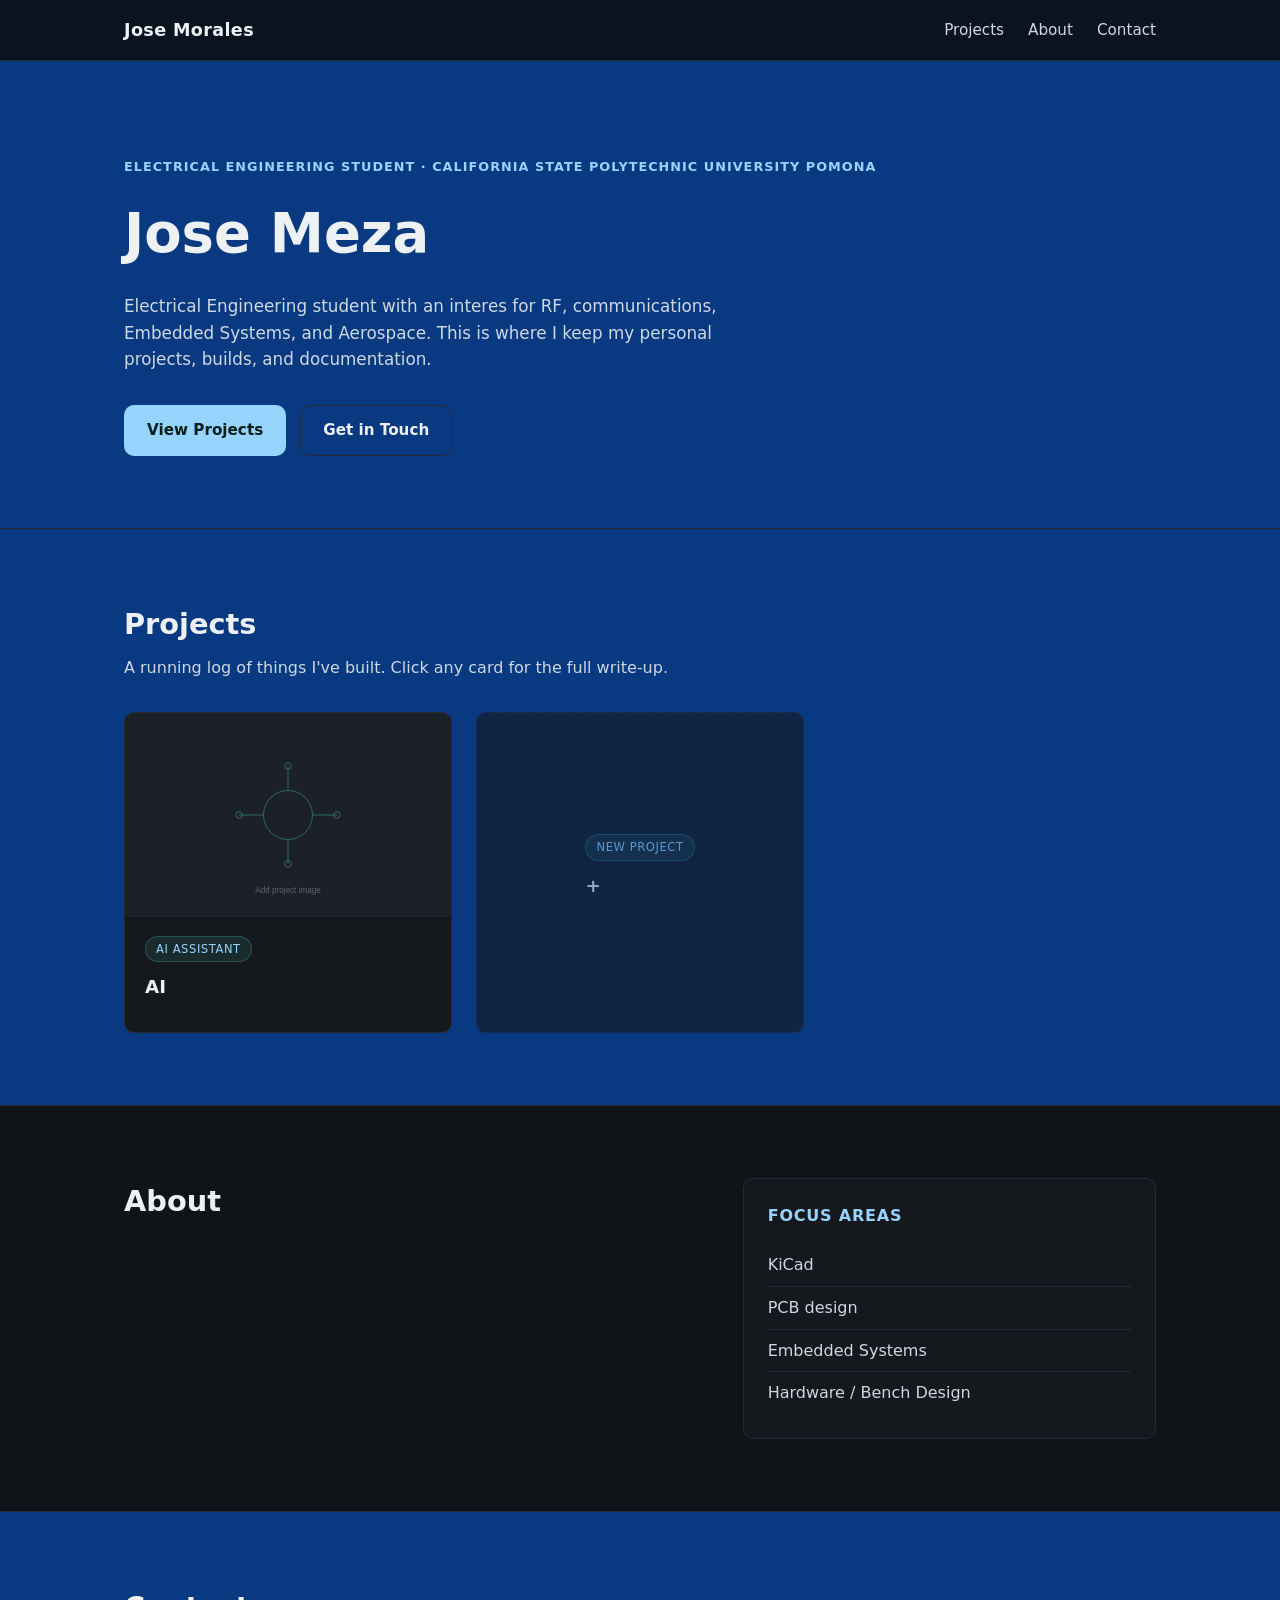
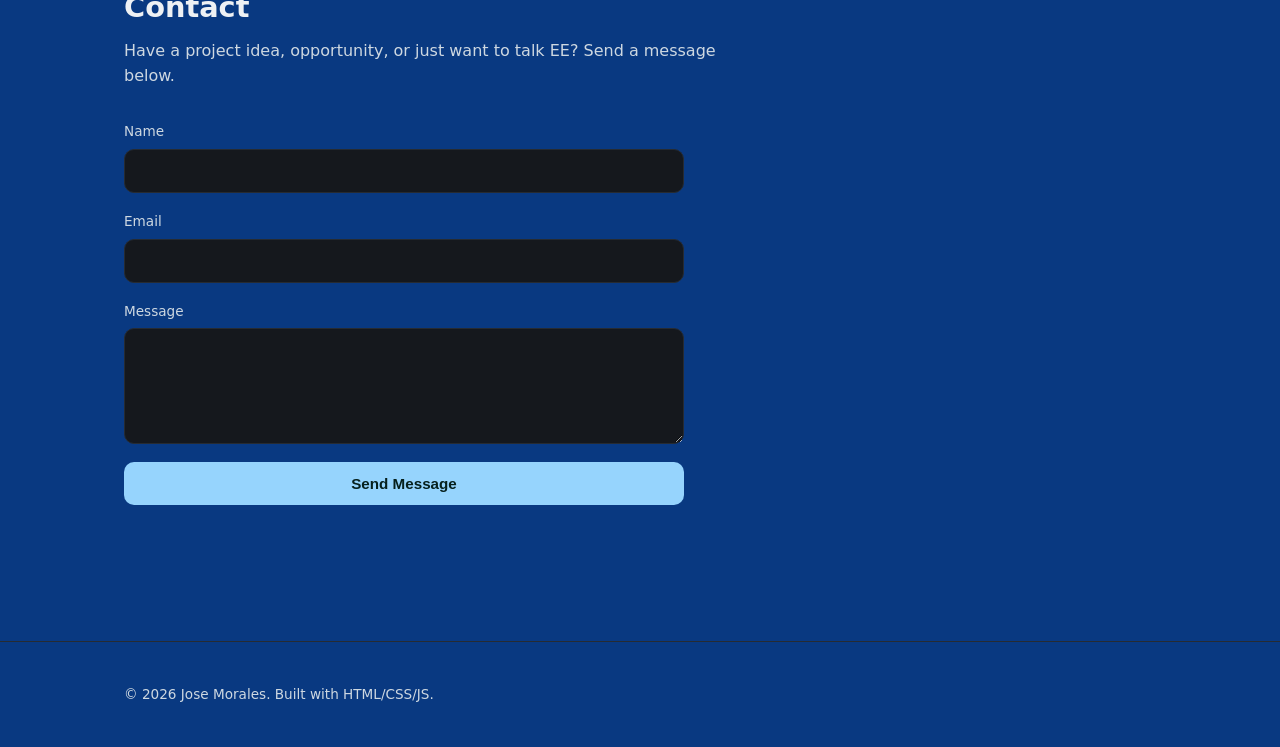
==== index.html @ e09eeb9a "Personal projects site" ====
<!DOCTYPE html>
<html lang="en">
<head>
<meta charset="UTF-8">
<meta name="viewport" content="width=device-width, initial-scale=1.0">
<title>Jose Morales — EE Portfolio</title>
<meta name="description" content="Personal engineering portfolio of Jose Meza, Electrical Engineering student at Cal Poly Pomona.">
<link rel="stylesheet" href="css/style.css">
</head>
<body>

<header class="site-header">
  <div class="container header-inner">
    <a href="index.html" class="logo">Jose Morales</a>
    <nav class="nav">
      <a href="index.html#projects">Projects</a>
      <a href="index.html#about">About</a>
      <a href="index.html#contact">Contact</a>
    </nav>
  </div>
</header>

<section class="hero">
  <div class="container">
    <p class="eyebrow">Electrical Engineering Student · California State Polytechnic University Pomona</p>
    <h1>Jose Meza</h1>
    <p class="hero-sub">Electrical Engineering student with an interes for RF, communications, Embedded Systems, and Aerospace. This is where I keep my personal projects, builds, and documentation.</p>
    <div class="hero-actions">
      <a href="#projects" class="btn btn-primary">View Projects</a>
      <a href="#contact" class="btn btn-outline">Get in Touch</a>
    </div>
  </div>
</section>

<section id="projects" class="section">
  <div class="container">
    <h2 class="section-title">Projects</h2>
    <p class="section-sub">A running log of things I've built. Click any card for the full write-up.</p>

    <div class="project-grid">

      <!--
        PROJECT CARD TEMPLATE — copy this block to add a new project.
        1. Duplicate the <a class="project-card"> block below.
        2. Update the href to a new file, e.g. projects/my-new-project.html
        3. Update the image, tag, title, and description.
        4. Copy projects/project-template.html, rename it, and fill it in for the detail page.
      -->

      <a href="projects/project-template.html" class="project-card">
        <div class="project-thumb">
          <img src="images/projects/placeholder.svg" alt="Project thumbnail">
        </div>
        <div class="project-card-body">
          <span class="tag">AI Assistant</span>
          <h3>AI</h3>
          <p></p>
        </div>
      </a>

      <div class="project-card project-card-empty">
        <div class="project-card-body">
          <span class="tag">New Project</span>
          <h3>+</h3>
          <p></p>
        </div>
      </div>

    </div>
  </div>
</section>

<section id="about" class="section section-alt">
  <div class="container about-grid">
    <div>
      <h2 class="section-title">About</h2>
      <p></p>
      <p></p>
    </div>
    <div class="about-card">
      <h3>Focus Areas</h3>
      <ul class="focus-list">
        <li>KiCad</li>
        <li>PCB design</li>
        <li>Embedded Systems</li>
        <li>Hardware / Bench Design</li>
      </ul>
    </div>
  </div>
</section>

<section id="contact" class="section">
  <div class="container">
    <h2 class="section-title">Contact</h2>
    <p class="section-sub">Have a project idea, opportunity, or just want to talk EE? Send a message below.</p>

    <form id="contact-form" class="contact-form" action="https://formspree.io/f/YOUR_FORM_ID" method="POST">
      <div class="form-row">
        <label for="name">Name</label>
        <input type="text" id="name" name="name" required>
      </div>
      <div class="form-row">
        <label for="email">Email</label>
        <input type="email" id="email" name="email" required>
      </div>
      <div class="form-row">
        <label for="message">Message</label>
        <textarea id="message" name="message" rows="5" required></textarea>
      </div>
      <button type="submit" class="btn btn-primary">Send Message</button>
      <p id="form-status" class="form-status"></p>
    </form>
  </div>
</section>

<footer class="site-footer">
  <div class="container">
    <p>&copy; <span id="year"></span> Jose Morales. Built with HTML/CSS/JS.</p>
  </div>
</footer>

<script src="js/main.js"></script>
</body>
</html>
---- css/style.css ----
/* ===========================
   Base / Variables
=========================== */
:root {
  --bg: #093981;
  --bg-alt: #101317;
  --surface: #15181d;
  --border: #262b32;
  --text: #eef1f4;
  --text-dim: #ced8e1;
  --accent: #96d4fd;
  --accent-strong: #38b2ac;
  --radius: 10px;
  --max-width: 1080px;
}

* { box-sizing: border-box; }

html, body {
  margin: 0;
  padding: 0;
  background: var(--bg);
  color: var(--text);
  font-family: "Segoe UI", system-ui, -apple-system, Roboto, Helvetica, Arial, sans-serif;
  line-height: 1.6;
  scroll-behavior: smooth;
}

a { color: inherit; text-decoration: none; }
ul { list-style: none; margin: 0; padding: 0; }
img { max-width: 100%; display: block; }

.container {
  max-width: var(--max-width);
  margin: 0 auto;
  padding: 0 24px;
}

/* ===========================
   Header
=========================== */
.site-header {
  position: sticky;
  top: 0;
  z-index: 10;
  background: rgba(11, 13, 16, 0.85);
  backdrop-filter: blur(8px);
  border-bottom: 1px solid var(--border);
}

.header-inner {
  display: flex;
  align-items: center;
  justify-content: space-between;
  padding: 16px 24px;
}

.logo {
  font-weight: 700;
  font-size: 1.1rem;
  letter-spacing: 0.02em;
}

.nav {
  display: flex;
  gap: 24px;
}

.nav a {
  color: var(--text-dim);
  font-size: 0.95rem;
  transition: color 0.15s ease;
}

.nav a:hover { color: var(--accent); }

/* ===========================
   Hero
=========================== */
.hero {
  padding: 96px 0 72px;
  border-bottom: 1px solid var(--border);
}

.eyebrow {
  color: var(--accent);
  text-transform: uppercase;
  letter-spacing: 0.08em;
  font-size: 0.8rem;
  font-weight: 600;
  margin: 0 0 12px;
}

.hero h1 {
  font-size: clamp(2.2rem, 5vw, 3.4rem);
  margin: 0 0 16px;
  font-weight: 700;
}

.hero-sub {
  max-width: 620px;
  color: var(--text-dim);
  font-size: 1.05rem;
  margin: 0 0 32px;
}

.hero-actions {
  display: flex;
  gap: 14px;
  flex-wrap: wrap;
}

/* ===========================
   Buttons
=========================== */
.btn {
  display: inline-block;
  padding: 12px 22px;
  border-radius: var(--radius);
  font-weight: 600;
  font-size: 0.95rem;
  border: 1px solid transparent;
  cursor: pointer;
  transition: transform 0.1s ease, opacity 0.15s ease;
}

.btn:hover { transform: translateY(-1px); }

.btn-primary {
  background: var(--accent);
  color: #06201d;
}
.btn-primary:hover { background: var(--accent-strong); }

.btn-outline {
  background: transparent;
  color: var(--text);
  border-color: var(--border);
}
.btn-outline:hover { border-color: var(--accent); color: var(--accent); }

/* ===========================
   Sections
=========================== */
.section {
  padding: 72px 0;
}

.section-alt {
  background: var(--bg-alt);
  border-top: 1px solid var(--border);
  border-bottom: 1px solid var(--border);
}

.section-title {
  font-size: 1.8rem;
  margin: 0 0 8px;
}

.section-sub {
  color: var(--text-dim);
  margin: 0 0 32px;
  max-width: 640px;
}

/* ===========================
   Project Grid
=========================== */
.project-grid {
  display: grid;
  grid-template-columns: repeat(auto-fill, minmax(260px, 1fr));
  gap: 24px;
}

.project-card {
  background: var(--surface);
  border: 1px solid var(--border);
  border-radius: var(--radius);
  overflow: hidden;
  transition: transform 0.15s ease, border-color 0.15s ease;
  display: flex;
  flex-direction: column;
}

.project-card:hover {
  transform: translateY(-3px);
  border-color: var(--accent);
}

.project-thumb {
  aspect-ratio: 16/10;
  background: #1c2027;
  overflow: hidden;
}

.project-thumb img {
  width: 100%;
  height: 100%;
  object-fit: cover;
}

.project-card-body {
  padding: 18px 20px 22px;
}

.tag {
  display: inline-block;
  font-size: 0.72rem;
  text-transform: uppercase;
  letter-spacing: 0.05em;
  color: var(--accent);
  background: rgba(79, 209, 197, 0.1);
  border: 1px solid rgba(79, 209, 197, 0.25);
  border-radius: 20px;
  padding: 3px 10px;
  margin-bottom: 10px;
}

.project-card-body h3 {
  margin: 0 0 8px;
  font-size: 1.15rem;
}

.project-card-body p {
  margin: 0;
  color: var(--text-dim);
  font-size: 0.92rem;
}

.project-card-empty {
  align-items: center;
  justify-content: center;
  border-style: dashed;
  opacity: 0.6;
}

.project-card-empty:hover {
  transform: none;
  border-color: var(--border);
}

/* ===========================
   About
=========================== */
.about-grid {
  display: grid;
  grid-template-columns: 1.4fr 1fr;
  gap: 40px;
  align-items: start;
}

@media (max-width: 720px) {
  .about-grid { grid-template-columns: 1fr; }
}

.about-card {
  background: var(--surface);
  border: 1px solid var(--border);
  border-radius: var(--radius);
  padding: 24px;
}

.about-card h3 {
  margin-top: 0;
  font-size: 1rem;
  color: var(--accent);
  text-transform: uppercase;
  letter-spacing: 0.05em;
}

.focus-list li {
  padding: 8px 0;
  border-bottom: 1px solid var(--border);
  color: var(--text-dim);
}

.focus-list li:last-child { border-bottom: none; }

/* ===========================
   Contact Form
=========================== */
.contact-form {
  max-width: 560px;
  display: flex;
  flex-direction: column;
  gap: 18px;
}

.form-row {
  display: flex;
  flex-direction: column;
  gap: 6px;
}

.form-row label {
  font-size: 0.85rem;
  color: var(--text-dim);
}

.form-row input,
.form-row textarea {
  background: var(--surface);
  border: 1px solid var(--border);
  border-radius: var(--radius);
  padding: 12px 14px;
  color: var(--text);
  font-family: inherit;
  font-size: 0.95rem;
  resize: vertical;
}

.form-row input:focus,
.form-row textarea:focus {
  outline: none;
  border-color: var(--accent);
}

.form-status {
  font-size: 0.9rem;
  color: var(--accent);
  min-height: 1.2em;
}

/* ===========================
   Footer
=========================== */
.site-footer {
  border-top: 1px solid var(--border);
  padding: 28px 0;
  color: var(--text-dim);
  font-size: 0.85rem;
}

/* ===========================
   Project Detail Page
=========================== */
.project-detail {
  padding: 56px 0 80px;
}

.back-link {
  display: inline-block;
  margin-bottom: 24px;
  color: var(--accent);
  font-size: 0.9rem;
}

.project-detail h1 {
  font-size: clamp(1.8rem, 4vw, 2.6rem);
  margin: 0 0 12px;
}

.project-meta {
  display: flex;
  gap: 10px;
  flex-wrap: wrap;
  margin-bottom: 28px;
}

.project-hero-image {
  border-radius: var(--radius);
  overflow: hidden;
  border: 1px solid var(--border);
  margin-bottom: 32px;
}

.project-body h2 {
  font-size: 1.3rem;
  margin-top: 36px;
}

.project-body p {
  color: var(--text-dim);
}

.project-gallery {
  display: grid;
  grid-template-columns: repeat(auto-fit, minmax(200px, 1fr));
  gap: 14px;
  margin: 20px 0;
}

.project-gallery img {
  border-radius: var(--radius);
  border: 1px solid var(--border);
}
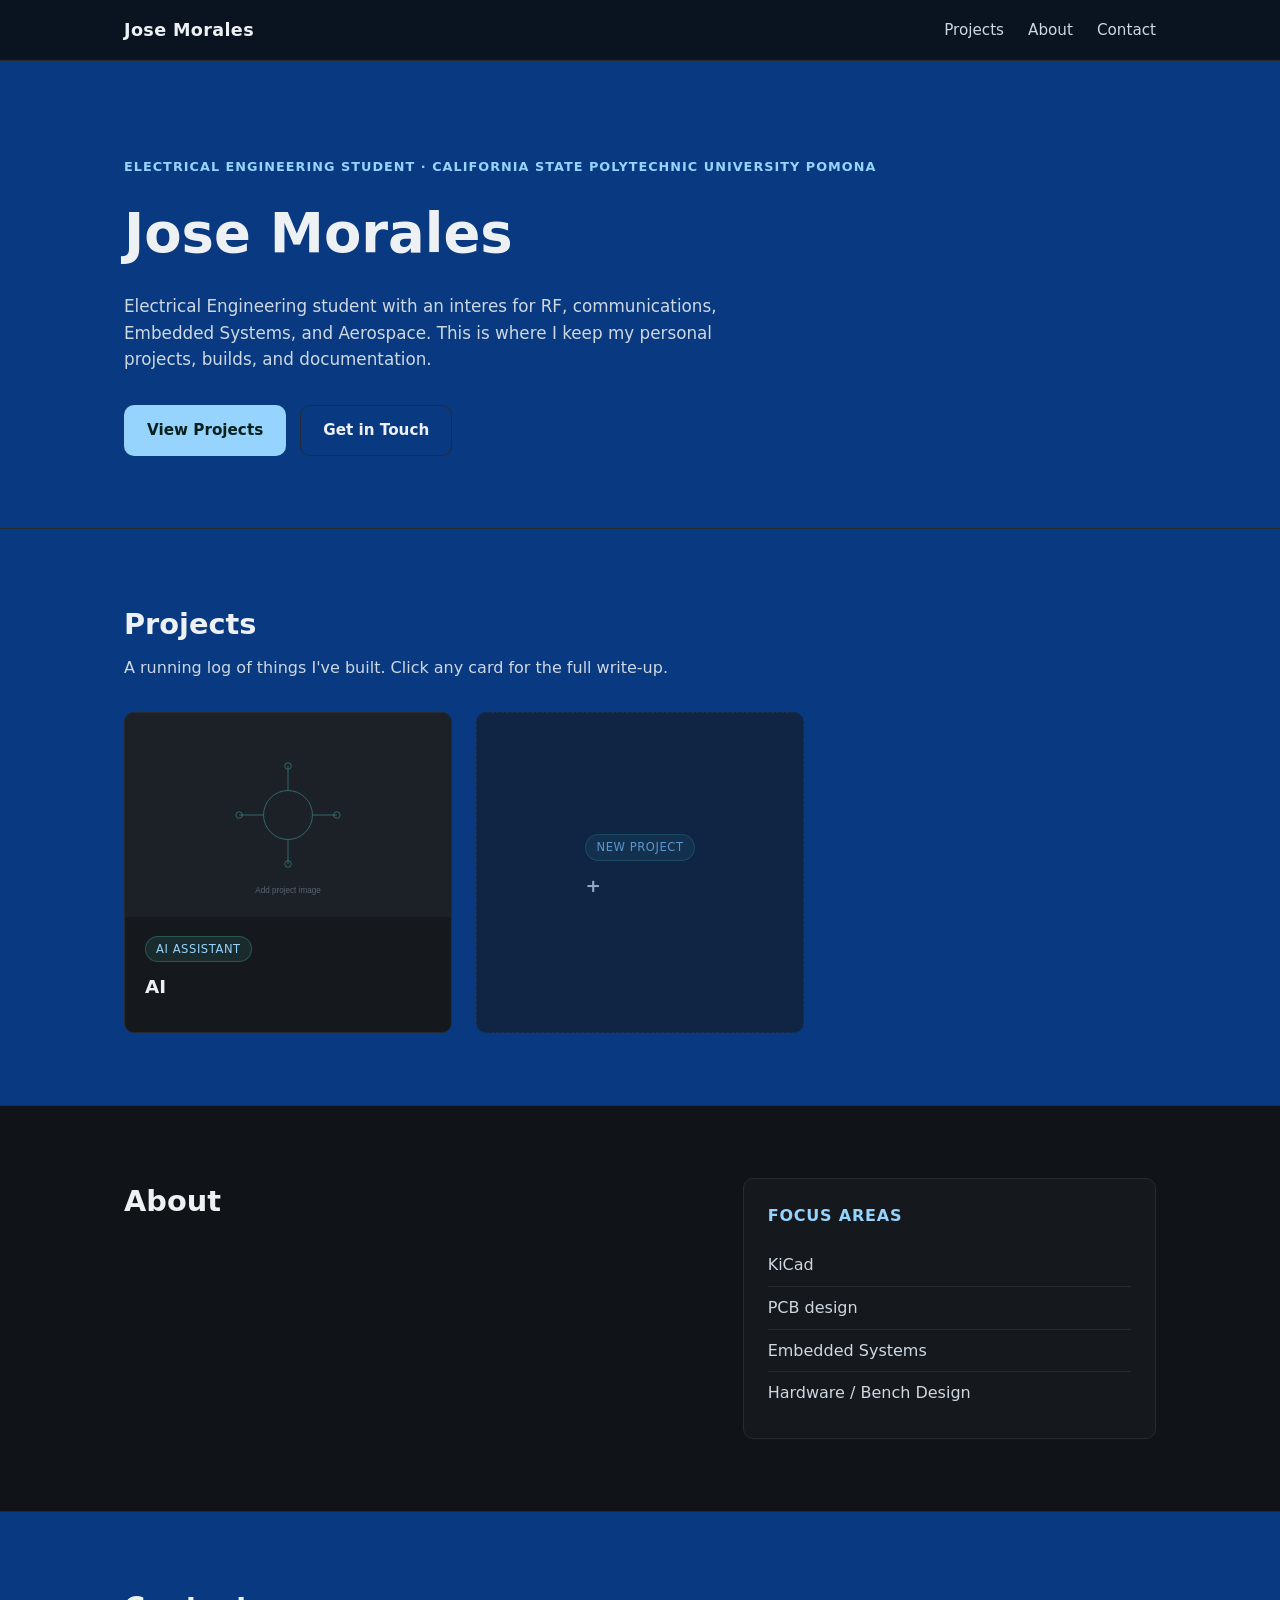
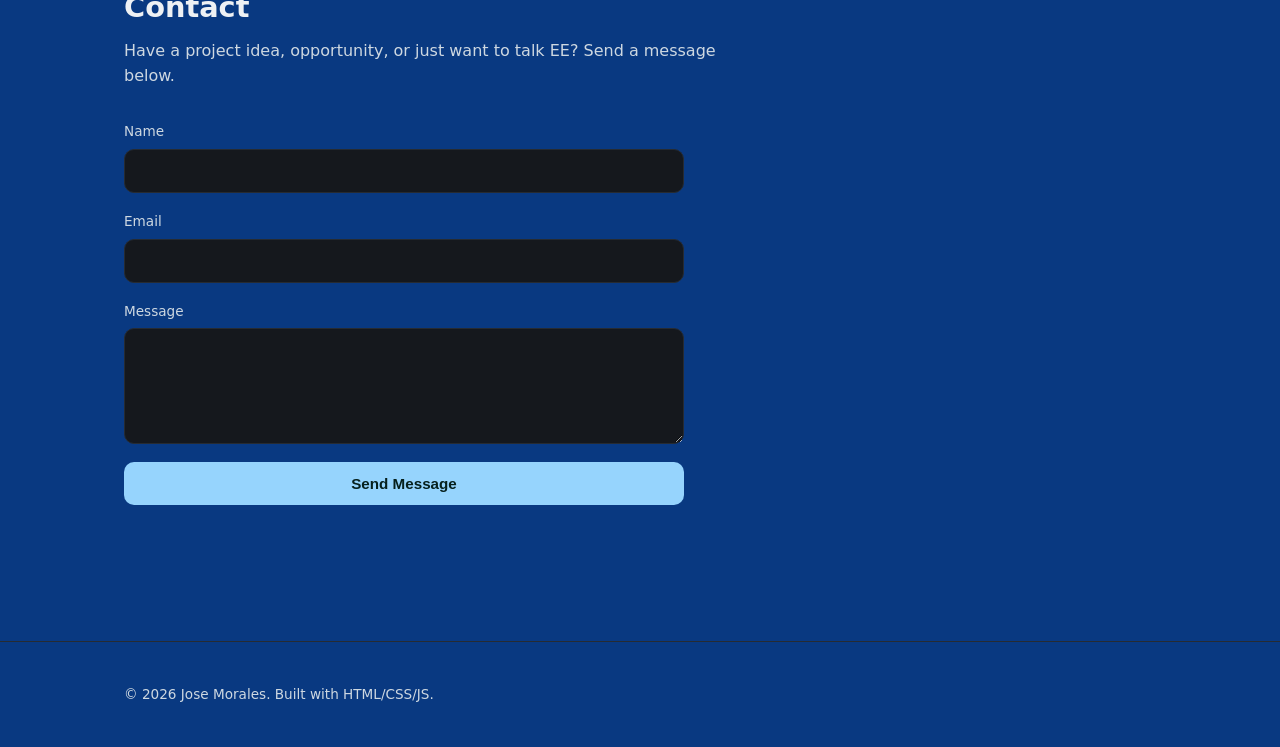
==== commit c4bc71ba: "updated index and project-template" ====
--- a/index.html
+++ b/index.html
@@ -4,7 +4,7 @@
 <meta charset="UTF-8">
 <meta name="viewport" content="width=device-width, initial-scale=1.0">
 <title>Jose Morales — EE Portfolio</title>
-<meta name="description" content="Personal engineering portfolio of Jose Meza, Electrical Engineering student at Cal Poly Pomona.">
+<meta name="description" content="Personal engineering portfolio of Jose Morales, Electrical Engineering student at Cal Poly Pomona.">
 <link rel="stylesheet" href="css/style.css">
 </head>
 <body>
@@ -23,7 +23,7 @@
 <section class="hero">
   <div class="container">
     <p class="eyebrow">Electrical Engineering Student · California State Polytechnic University Pomona</p>
-    <h1>Jose Meza</h1>
+    <h1>Jose Morales</h1>
     <p class="hero-sub">Electrical Engineering student with an interes for RF, communications, Embedded Systems, and Aerospace. This is where I keep my personal projects, builds, and documentation.</p>
     <div class="hero-actions">
       <a href="#projects" class="btn btn-primary">View Projects</a>
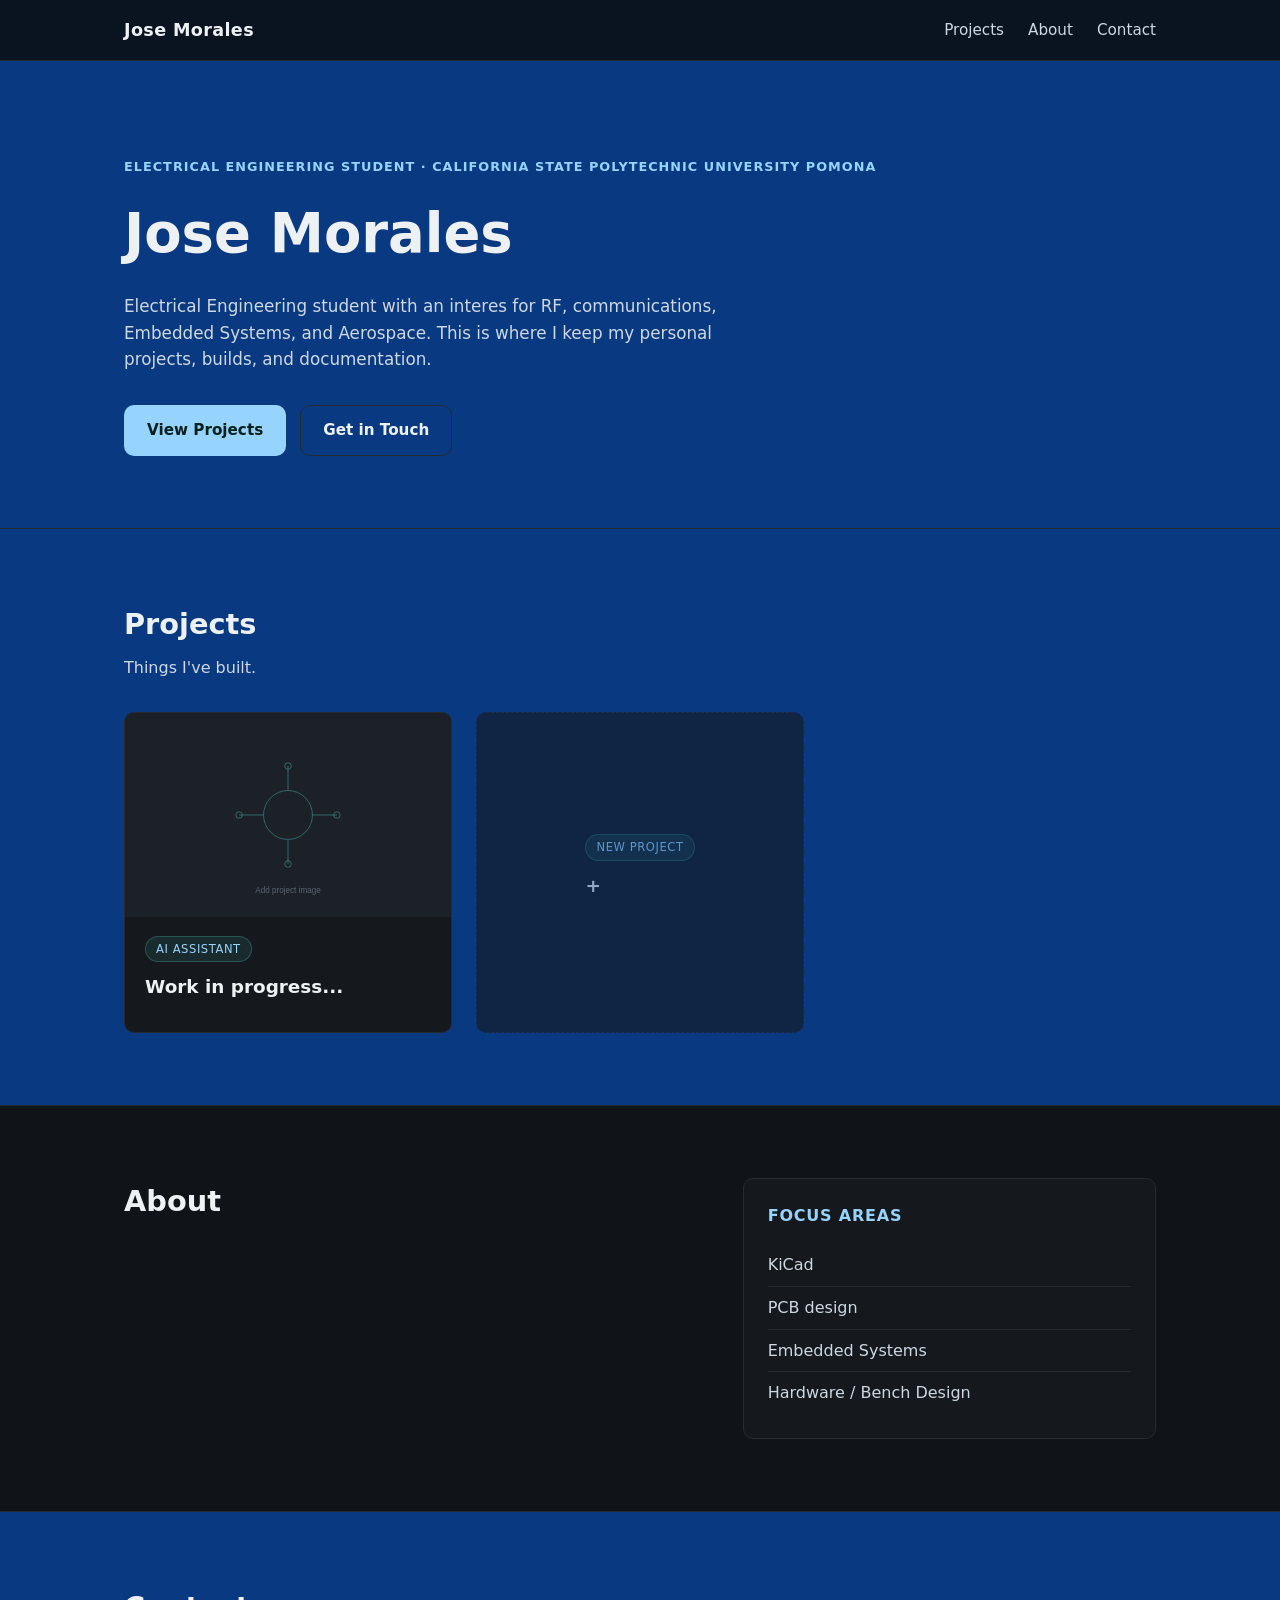
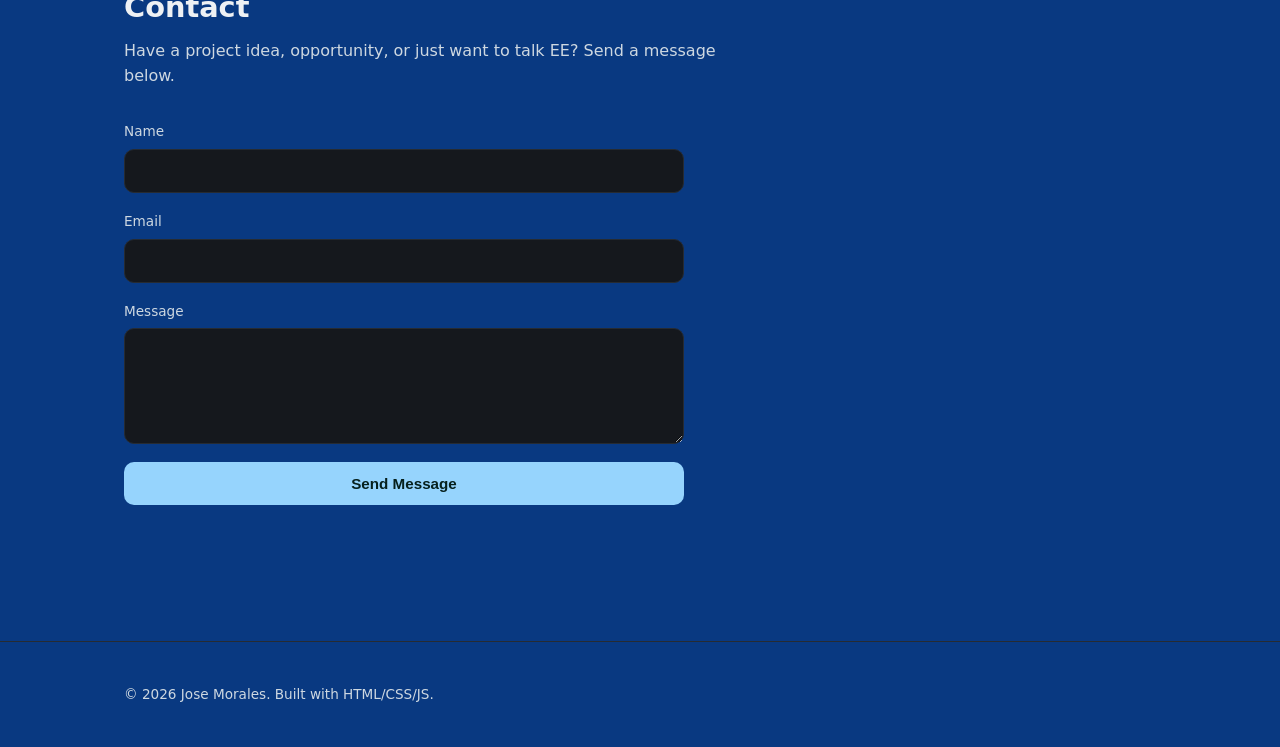
==== commit 4bec34ca: "changed AI to work in progress" ====
--- a/index.html
+++ b/index.html
@@ -35,7 +35,7 @@
 <section id="projects" class="section">
   <div class="container">
     <h2 class="section-title">Projects</h2>
-    <p class="section-sub">A running log of things I've built. Click any card for the full write-up.</p>
+    <p class="section-sub">Things I've built.</p>
 
     <div class="project-grid">
 
@@ -53,7 +53,7 @@
         </div>
         <div class="project-card-body">
           <span class="tag">AI Assistant</span>
-          <h3>AI</h3>
+          <h3>Work in progress...</h3>
           <p></p>
         </div>
       </a>
